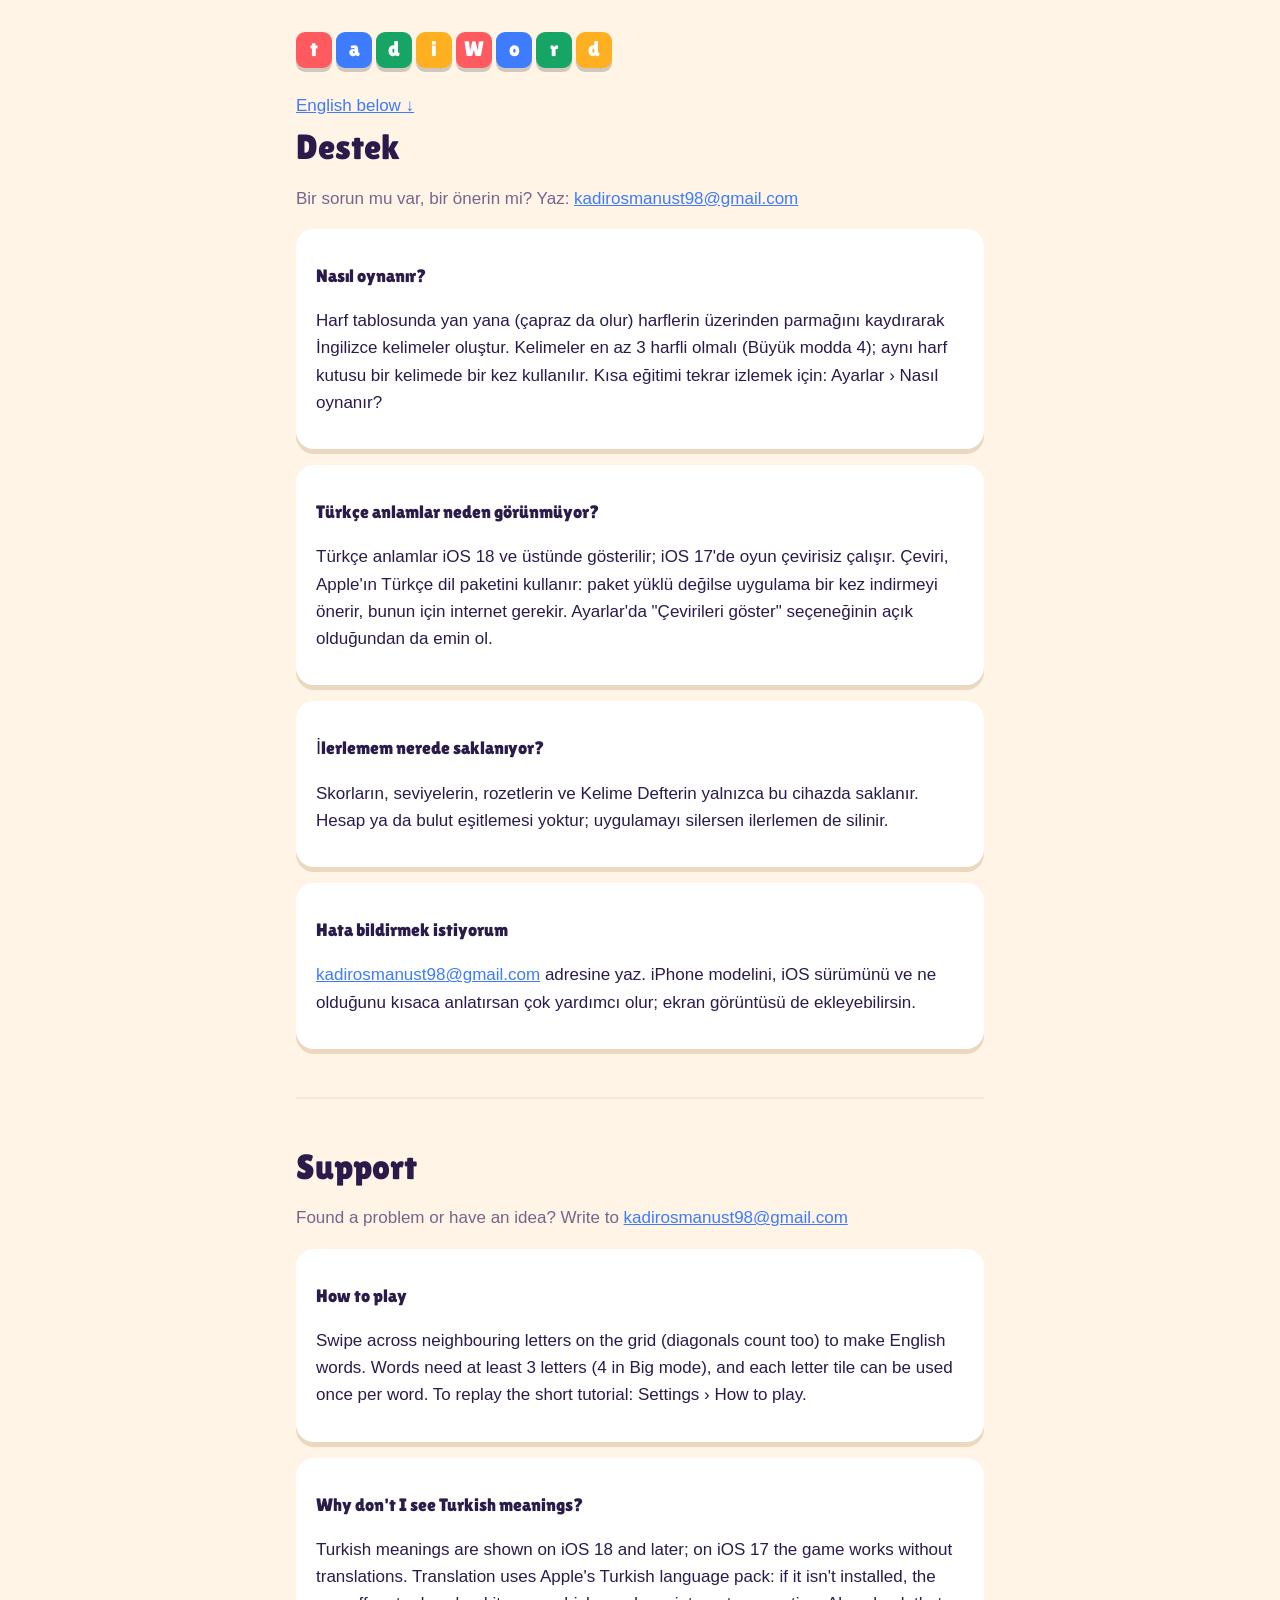
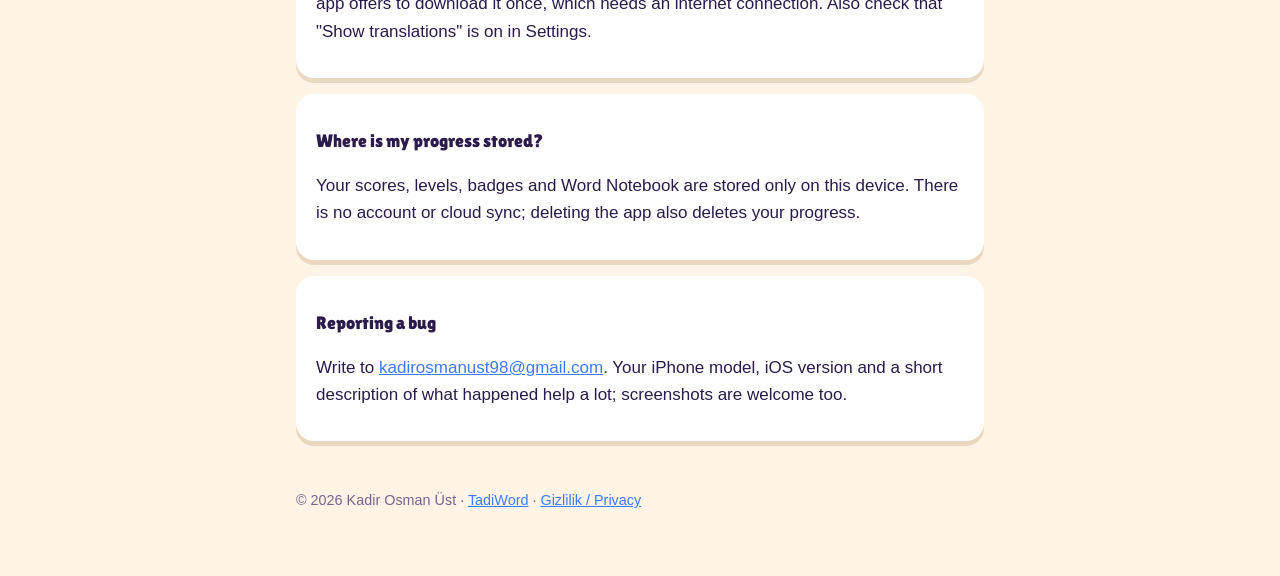
==== support/index.html @ 7972ef8e "Privacy and support pages" ====
<!doctype html>
<html lang="tr">
<head>
  <meta charset="utf-8">
  <meta name="viewport" content="width=device-width, initial-scale=1">
  <title>Destek · TadiWord</title>
  <link rel="stylesheet" href="../assets/style.css">
</head>
<body>
<main>
  <a class="brand" href="../" aria-label="TadiWord"><span>t</span><span>a</span><span>d</span><span>i</span><span>W</span><span>o</span><span>r</span><span>d</span></a>
  <p class="lang-switch"><a href="#en">English below ↓</a></p>

  <h1>Destek</h1>
  <p class="sub">Bir sorun mu var, bir önerin mi? Yaz: <a href="mailto:kadirosmanust98@gmail.com">kadirosmanust98@gmail.com</a></p>

  <div class="card">
    <h3>Nasıl oynanır?</h3>
    <p>Harf tablosunda yan yana (çapraz da olur) harflerin üzerinden parmağını kaydırarak İngilizce kelimeler oluştur. Kelimeler en az 3 harfli olmalı (Büyük modda 4); aynı harf kutusu bir kelimede bir kez kullanılır. Kısa eğitimi tekrar izlemek için: Ayarlar › Nasıl oynanır?</p>
  </div>

  <div class="card">
    <h3>Türkçe anlamlar neden görünmüyor?</h3>
    <p>Türkçe anlamlar iOS 18 ve üstünde gösterilir; iOS 17'de oyun çevirisiz çalışır. Çeviri, Apple'ın Türkçe dil paketini kullanır: paket yüklü değilse uygulama bir kez indirmeyi önerir, bunun için internet gerekir. Ayarlar'da "Çevirileri göster" seçeneğinin açık olduğundan da emin ol.</p>
  </div>

  <div class="card">
    <h3>İlerlemem nerede saklanıyor?</h3>
    <p>Skorların, seviyelerin, rozetlerin ve Kelime Defterin yalnızca bu cihazda saklanır. Hesap ya da bulut eşitlemesi yoktur; uygulamayı silersen ilerlemen de silinir.</p>
  </div>

  <div class="card">
    <h3>Hata bildirmek istiyorum</h3>
    <p><a href="mailto:kadirosmanust98@gmail.com">kadirosmanust98@gmail.com</a> adresine yaz. iPhone modelini, iOS sürümünü ve ne olduğunu kısaca anlatırsan çok yardımcı olur; ekran görüntüsü de ekleyebilirsin.</p>
  </div>

  <hr>

  <section id="en" lang="en">
    <h1>Support</h1>
    <p class="sub">Found a problem or have an idea? Write to <a href="mailto:kadirosmanust98@gmail.com">kadirosmanust98@gmail.com</a></p>

    <div class="card">
      <h3>How to play</h3>
      <p>Swipe across neighbouring letters on the grid (diagonals count too) to make English words. Words need at least 3 letters (4 in Big mode), and each letter tile can be used once per word. To replay the short tutorial: Settings › How to play.</p>
    </div>

    <div class="card">
      <h3>Why don't I see Turkish meanings?</h3>
      <p>Turkish meanings are shown on iOS 18 and later; on iOS 17 the game works without translations. Translation uses Apple's Turkish language pack: if it isn't installed, the app offers to download it once, which needs an internet connection. Also check that "Show translations" is on in Settings.</p>
    </div>

    <div class="card">
      <h3>Where is my progress stored?</h3>
      <p>Your scores, levels, badges and Word Notebook are stored only on this device. There is no account or cloud sync; deleting the app also deletes your progress.</p>
    </div>

    <div class="card">
      <h3>Reporting a bug</h3>
      <p>Write to <a href="mailto:kadirosmanust98@gmail.com">kadirosmanust98@gmail.com</a>. Your iPhone model, iOS version and a short description of what happened help a lot; screenshots are welcome too.</p>
    </div>
  </section>

  <footer>© 2026 Kadir Osman Üst · <a href="../">TadiWord</a> · <a href="../privacy/">Gizlilik / Privacy</a></footer>
</main>
</body>
</html>
---- assets/style.css ----
@font-face {
  font-family: "Lilita One";
  src: url("LilitaOne-Regular.ttf") format("truetype");
  font-display: swap;
}

:root {
  --bg: #FFF4E6;
  --ink: #2B1B4A;
  --sub: #76658C;
  --card: #FFFFFF;
  --card-edge: #EAD8C0;
  --coral: #FF5A5F;
  --blue: #3D7BFF;
  --green: #17A566;
  --gold: #FFB020;
}

* { box-sizing: border-box; }

body {
  margin: 0;
  background: var(--bg);
  color: var(--ink);
  font: 17px/1.6 -apple-system, BlinkMacSystemFont, "Segoe UI", Roboto, sans-serif;
}

main {
  max-width: 720px;
  margin: 0 auto;
  padding: 32px 16px 64px;
}

h1, h2, h3, .brand { font-family: "Lilita One", -apple-system, sans-serif; font-weight: 400; }
h1 { font-size: 2.2rem; line-height: 1.15; margin: 0 0 8px; }
h2 { font-size: 1.5rem; margin: 40px 0 8px; }
h3 { font-size: 1.15rem; margin: 24px 0 4px; }
p, li { color: var(--ink); }
.sub { color: var(--sub); }
a { color: var(--blue); }

.brand {
  display: inline-flex;
  gap: 4px;
  margin-bottom: 24px;
  text-decoration: none;
}
.brand span {
  display: inline-grid;
  place-items: center;
  width: 36px;
  height: 36px;
  border-radius: 9px;
  color: #fff;
  font-size: 1.3rem;
  box-shadow: 0 4px 0 rgba(0, 0, 0, .18);
}
.brand span:nth-child(4n+1) { background: var(--coral); }
.brand span:nth-child(4n+2) { background: var(--blue); }
.brand span:nth-child(4n+3) { background: var(--green); }
.brand span:nth-child(4n+4) { background: var(--gold); }

.card {
  background: var(--card);
  border-radius: 18px;
  box-shadow: 0 5px 0 var(--card-edge);
  padding: 8px 20px 16px;
  margin: 16px 0;
}

.lang-switch { margin: 0 0 8px; color: var(--sub); }

nav.links { display: flex; flex-wrap: wrap; gap: 12px; margin-top: 24px; }
nav.links a {
  font-family: "Lilita One", sans-serif;
  text-decoration: none;
  color: #fff;
  background: var(--coral);
  padding: 10px 18px;
  border-radius: 14px;
  box-shadow: 0 4px 0 #D23B41;
}
nav.links a:nth-child(2) { background: var(--blue); box-shadow: 0 4px 0 #2457C8; }

footer { margin-top: 48px; color: var(--sub); font-size: .9rem; }
hr { border: 0; border-top: 2px solid #F3E8DA; margin: 48px 0; }
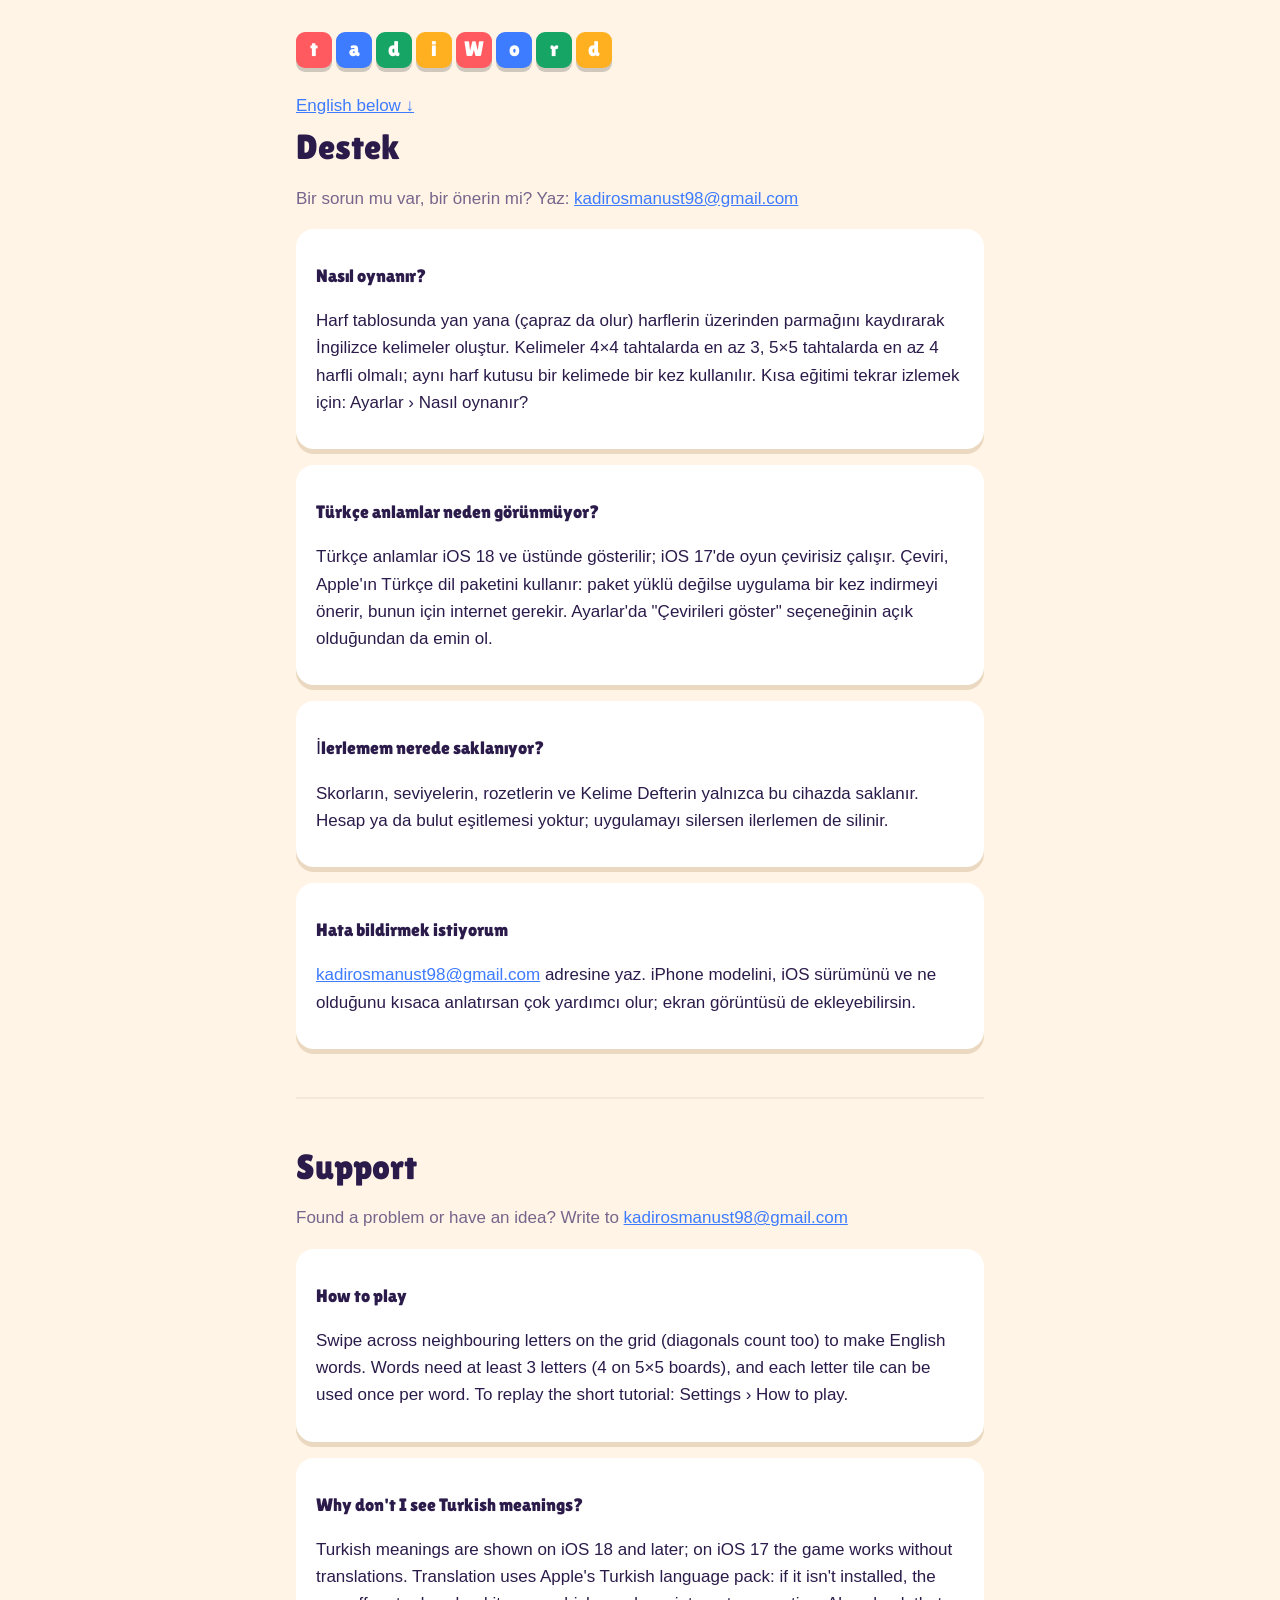
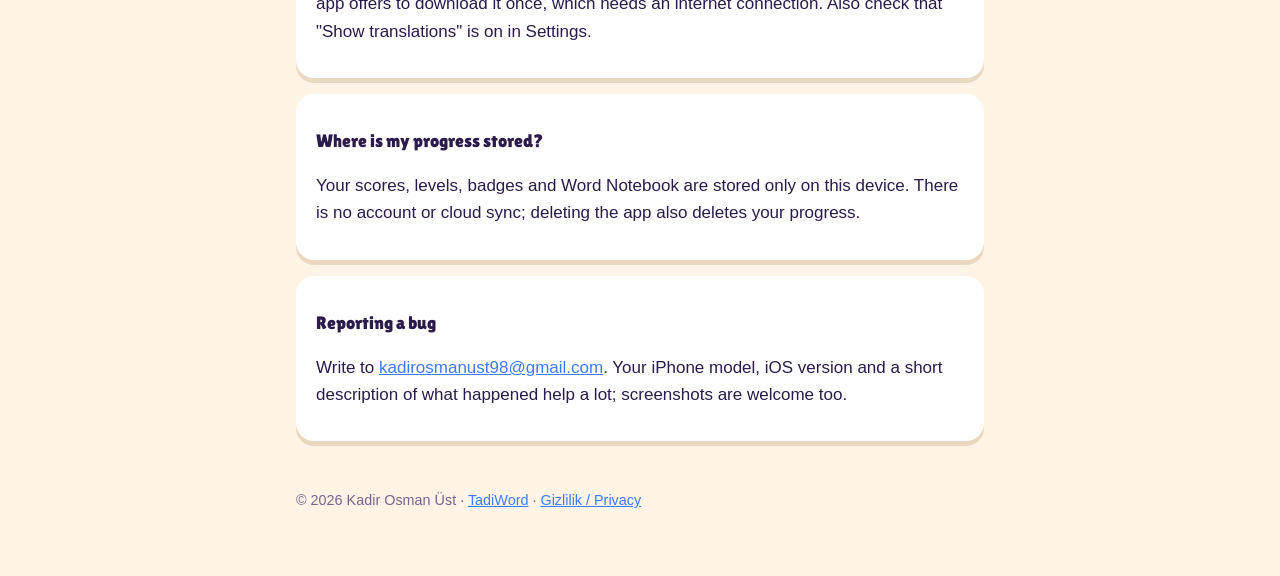
==== commit d597de25: "Support: minimum word length depends on board size" ====
--- a/support/index.html
+++ b/support/index.html
@@ -16,7 +16,7 @@
 
   <div class="card">
     <h3>Nasıl oynanır?</h3>
-    <p>Harf tablosunda yan yana (çapraz da olur) harflerin üzerinden parmağını kaydırarak İngilizce kelimeler oluştur. Kelimeler en az 3 harfli olmalı (Büyük modda 4); aynı harf kutusu bir kelimede bir kez kullanılır. Kısa eğitimi tekrar izlemek için: Ayarlar › Nasıl oynanır?</p>
+    <p>Harf tablosunda yan yana (çapraz da olur) harflerin üzerinden parmağını kaydırarak İngilizce kelimeler oluştur. Kelimeler 4×4 tahtalarda en az 3, 5×5 tahtalarda en az 4 harfli olmalı; aynı harf kutusu bir kelimede bir kez kullanılır. Kısa eğitimi tekrar izlemek için: Ayarlar › Nasıl oynanır?</p>
   </div>
 
   <div class="card">
@@ -42,7 +42,7 @@
 
     <div class="card">
       <h3>How to play</h3>
-      <p>Swipe across neighbouring letters on the grid (diagonals count too) to make English words. Words need at least 3 letters (4 in Big mode), and each letter tile can be used once per word. To replay the short tutorial: Settings › How to play.</p>
+      <p>Swipe across neighbouring letters on the grid (diagonals count too) to make English words. Words need at least 3 letters (4 on 5×5 boards), and each letter tile can be used once per word. To replay the short tutorial: Settings › How to play.</p>
     </div>
 
     <div class="card">
